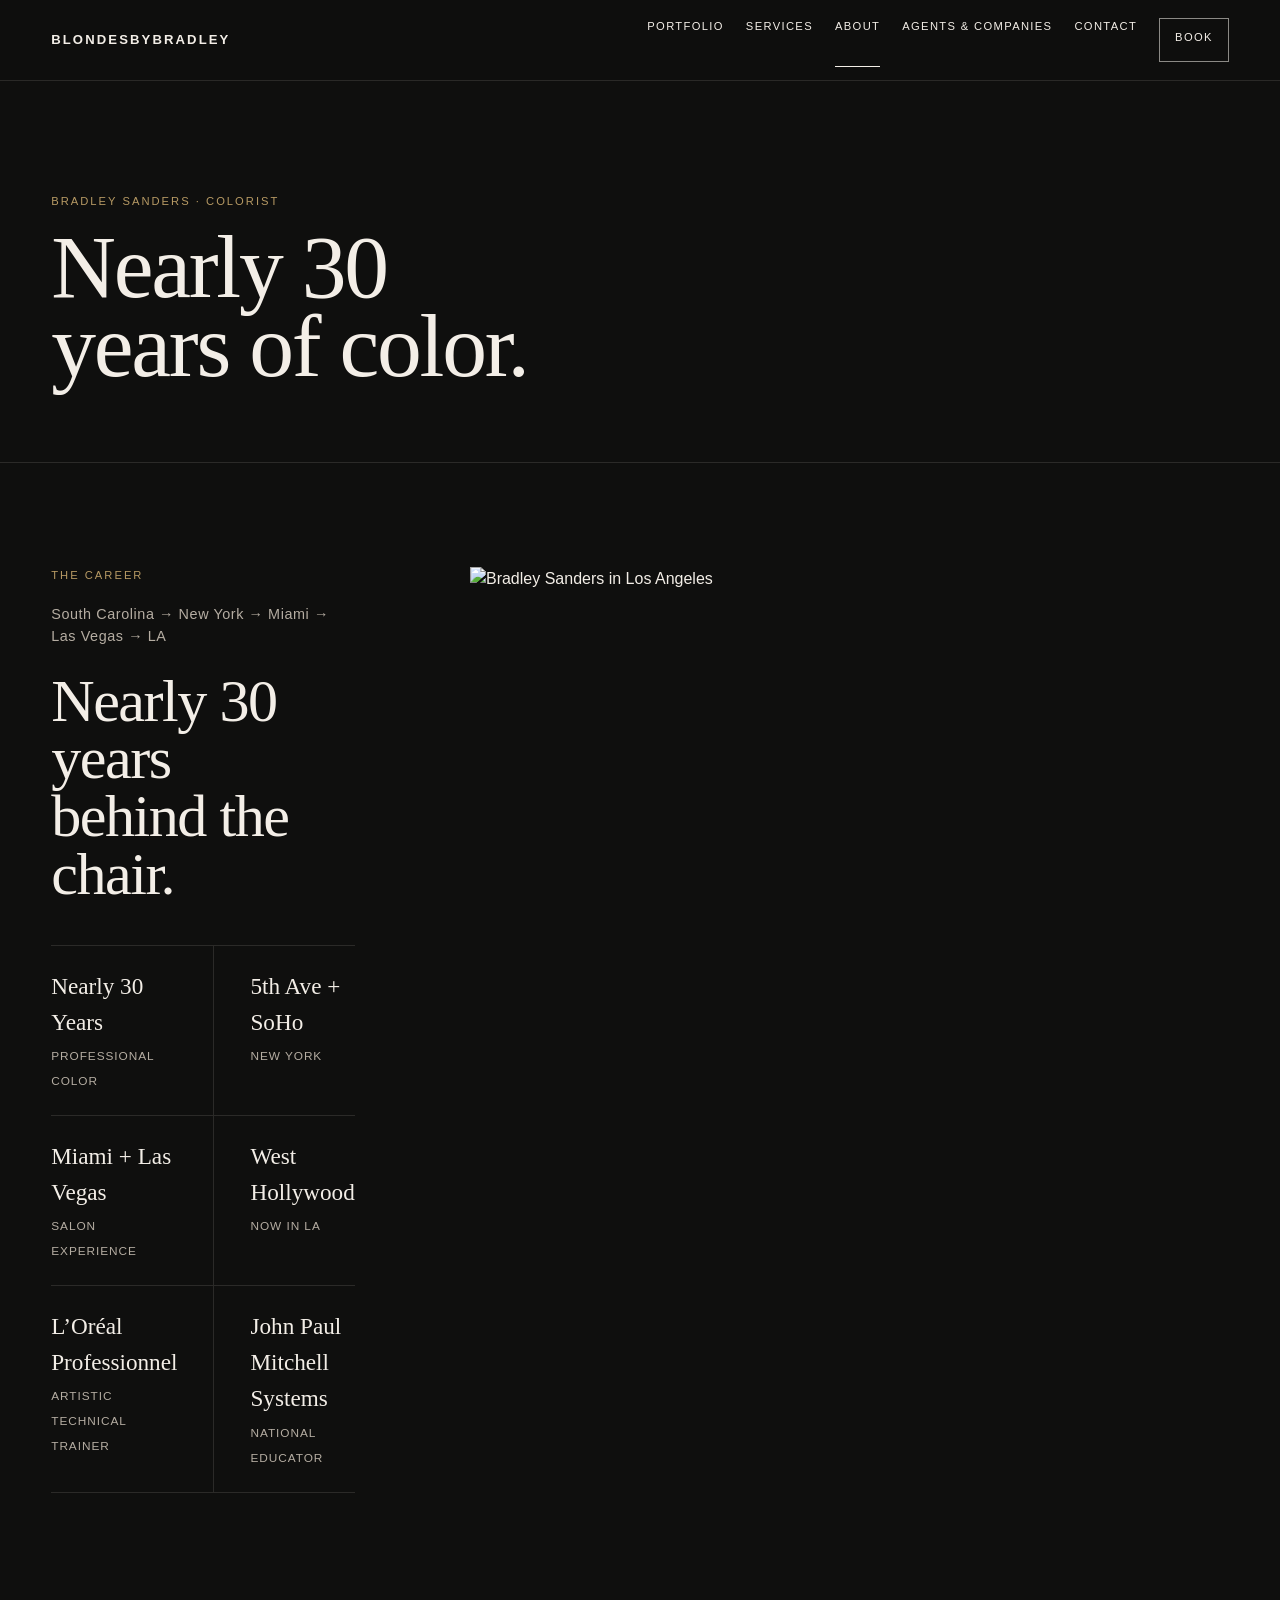
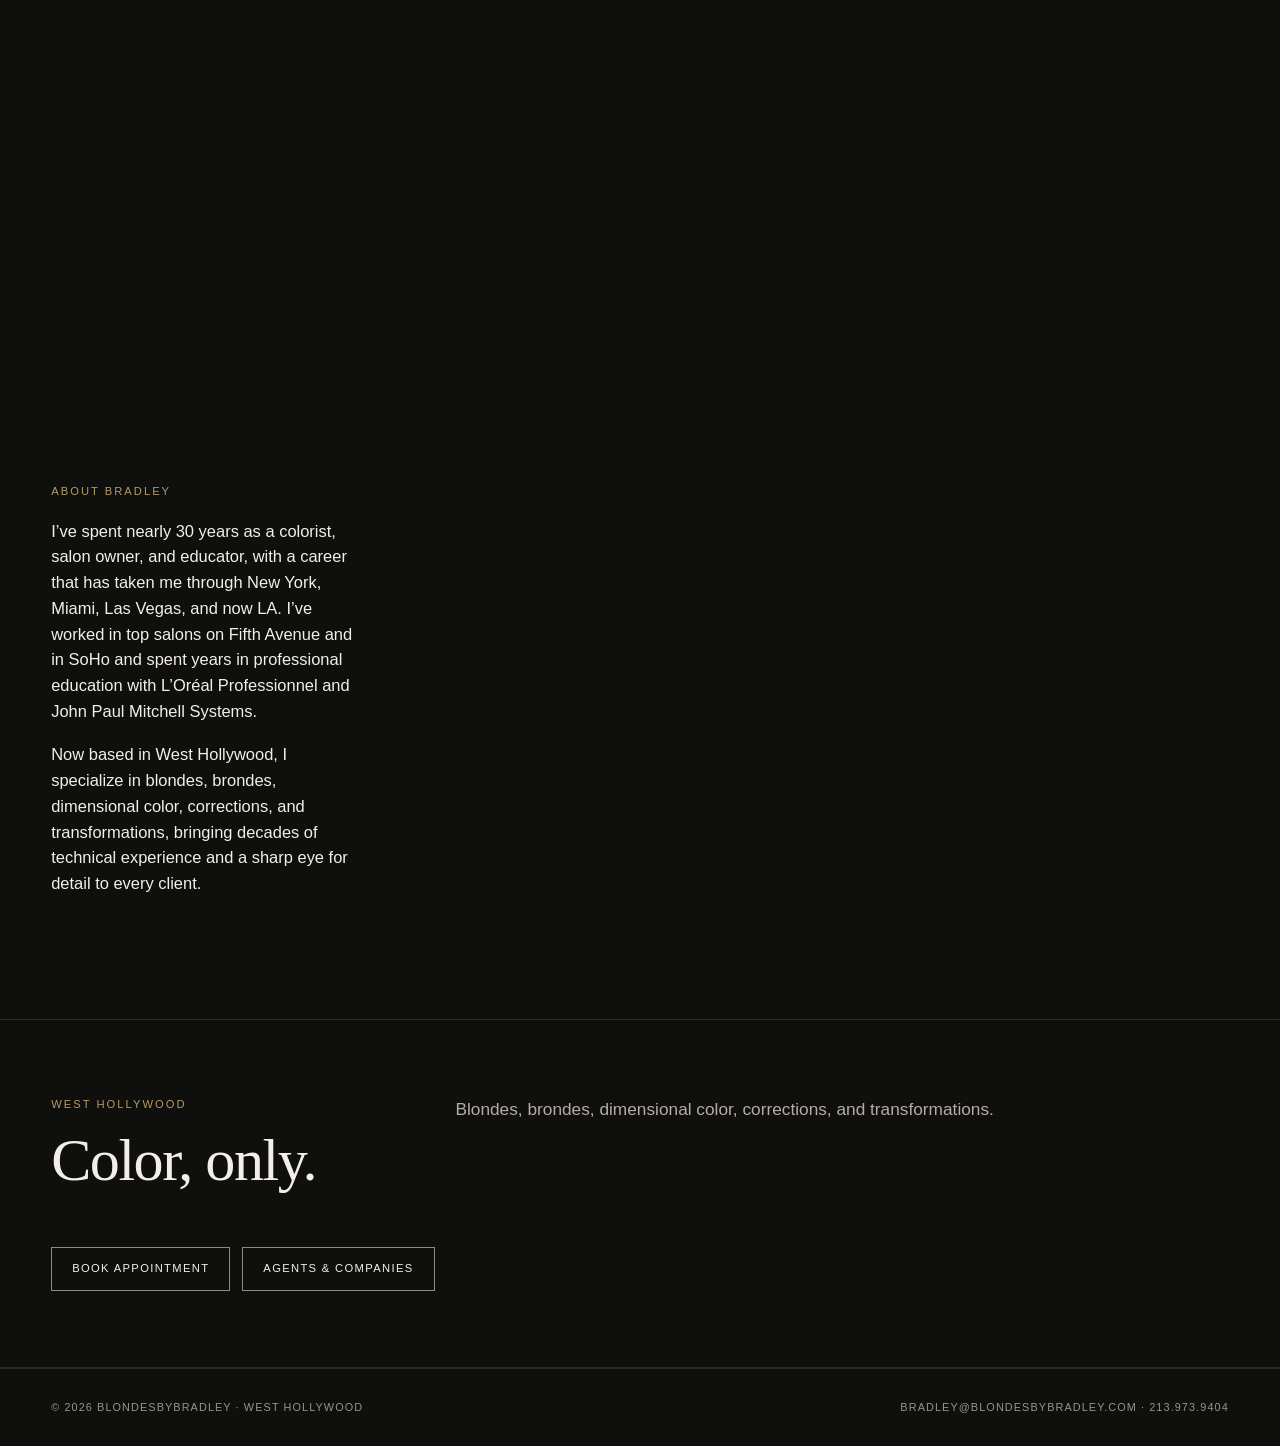
==== about.html @ 2f57b3cc "Publish approved production website pages unchanged" ====
<!doctype html>
<html lang="en">
<head>
<meta charset="utf-8">
<meta name="viewport" content="width=device-width,initial-scale=1">
<meta name="description" content="Meet Bradley Sanders, a West Hollywood colorist with nearly 30 years in professional color, salon ownership and national education.">
<title>About Bradley Sanders | West Hollywood Hair Colorist</title>

<link rel="canonical" href="https://blondesbybradley.com/about.html">
<meta property="og:type" content="website">
<meta property="og:site_name" content="BlondesByBradley">
<meta property="og:title" content="About Bradley Sanders | West Hollywood Hair Colorist">
<meta property="og:description" content="Meet Bradley Sanders, a West Hollywood colorist with nearly 30 years in professional color, salon ownership and national education.">
<meta property="og:url" content="https://blondesbybradley.com/about.html">
<meta property="og:image" content="https://blondesbybradley.com/assets/home_hero.webp">
<meta name="twitter:card" content="summary_large_image">
<meta name="theme-color" content="#0f0f0e">
<link rel="icon" href="favicon.svg" type="image/svg+xml">
<link rel="manifest" href="site.webmanifest">
<link rel="stylesheet" href="styles.css">
</head>
<body>

<header class="nav">
  <a class="brand" href="index.html">BLONDESBYBRADLEY</a>
  <button class="mobile-toggle" aria-label="Menu" aria-expanded="false">☰</button>
  <nav class="navlinks">
    <a href="portfolio.html">Portfolio</a>
    <a href="services.html">Services</a>
    <a href="about.html" class="active">About</a>
    <a href="agents.html">Agents & Companies</a>
    <a href="contact.html">Contact</a>
    <a class="nav-cta" href="https://www.cutlerwesthollywood.com/" target="_blank" rel="noopener">Book</a>
  </nav>
</header>


<main>
<section class="page-hero"><div class="wrap">
  <div class="eyebrow">Bradley Sanders · Colorist</div>
  <h1>Nearly 30 years of color.</h1>
</div></section>
<section class="section"><div class="wrap about-layout">
  <div>
    <div class="eyebrow">The Career</div><p class="career-path">South Carolina → New York → Miami → Las Vegas → LA</p>
    <h2>Nearly 30 years<br>behind the chair.</h2>
    <div class="fact-grid">
      <div class="fact"><strong>Nearly 30 Years</strong><span>Professional color</span></div>
      <div class="fact"><strong>5th Ave + SoHo</strong><span>New York</span></div>
      <div class="fact"><strong>Miami + Las Vegas</strong><span>Salon experience</span></div>
      <div class="fact"><strong>West Hollywood</strong><span>Now in LA</span></div>
      <div class="fact"><strong>L’Oréal Professionnel</strong><span>Artistic Technical Trainer</span></div>
      <div class="fact"><strong>John Paul Mitchell Systems</strong><span>National Educator</span></div>
    </div>
  </div>
  <div class="about-photo"><img src="assets/about_bradley_balcony.jpg" alt="Bradley Sanders in Los Angeles" width="1206" height="1401" decoding="async" loading="lazy"></div><div class="bio-copy">
    <div class="eyebrow">About Bradley</div>
    <p>I’ve spent nearly 30 years as a colorist, salon owner, and educator, with a career that has taken me through New York, Miami, Las Vegas, and now LA. I’ve worked in top salons on Fifth Avenue and in SoHo and spent years in professional education with L’Oréal Professionnel and John Paul Mitchell Systems.</p>
    <p>Now based in West Hollywood, I specialize in blondes, brondes, dimensional color, corrections, and transformations, bringing decades of technical experience and a sharp eye for detail to every client.</p>
  </div>
</div></section>
<section class="section compact"><div class="wrap">
  <div class="section-head">
    <div><div class="eyebrow">West Hollywood</div><h2>Color, only.</h2></div>
    <p>Blondes, brondes, dimensional color, corrections, and transformations.</p>
  </div>
  <div class="actions"><a class="btn ghost-dark" href="https://www.cutlerwesthollywood.com/" target="_blank" rel="noopener">Book Appointment</a><a class="btn ghost-dark" href="agents.html">Agents & Companies</a></div>
</div></section>
</main>


<footer class="footer">
  <div>© 2026 BlondesByBradley · West Hollywood</div>
  <div><a href="mailto:bradley@blondesbybradley.com">bradley@blondesbybradley.com</a> · <a href="tel:+12139739404">213.973.9404</a></div>
</footer>
<script src="script.js"></script>

</body>
</html>
---- styles.css ----
:root{
  --ink:#f3eee7;
  --charcoal:#0f0f0e;
  --charcoal-2:#171615;
  --charcoal-3:#1d1b19;
  --ivory:#f3eee7;
  --muted:#b5ada2;
  --muted-2:#9b9389;
  --gold:#b79a64;
  --line:rgba(243,238,231,.12);
  --serif:"EB Garamond", Georgia, serif;
  --sans:"Inter", Arial, sans-serif;
}
*{box-sizing:border-box}
html{scroll-behavior:smooth}
body{margin:0;background:var(--charcoal);color:var(--ink);font-family:var(--sans);font-size:16px;line-height:1.56;-webkit-font-smoothing:antialiased}
a{color:inherit;text-decoration:none}
img{display:block;max-width:100%}
button,input,select,textarea{font:inherit}
.wrap{width:min(1180px,92vw);margin:0 auto}
.nav{position:sticky;top:0;z-index:50;display:flex;align-items:center;justify-content:space-between;padding:18px 4vw;border-bottom:1px solid var(--line);background:rgba(15,15,14,.96);backdrop-filter:blur(14px)}
.brand{font-size:.82rem;letter-spacing:.16em;font-weight:700;white-space:nowrap}
.navlinks{display:flex;gap:22px;align-items:center;font-size:.7rem;letter-spacing:.12em;text-transform:uppercase}
.navlinks a{position:relative}
.navlinks a:not(.nav-cta)::after{content:"";position:absolute;left:0;right:100%;bottom:-5px;height:1px;background:var(--ivory);transition:right .25s ease}
.navlinks a:hover::after,.navlinks a.active::after{right:0}
.nav-cta{border:1px solid rgba(243,238,231,.55);padding:10px 15px;transition:.25s ease}
.nav-cta:hover{background:var(--gold);border-color:var(--gold);color:#11110f}
.mobile-toggle{display:none;background:none;border:0;font-size:1.2rem;color:var(--ivory)}
.eyebrow{font-size:.7rem;letter-spacing:.18em;text-transform:uppercase;color:var(--gold);margin:0 0 18px}
h1,h2,h3{font-family:var(--serif);font-weight:500;letter-spacing:-.025em;margin:0}
h1{font-size:clamp(4.1rem,7vw,7rem);line-height:.88}
h2{font-size:clamp(2.7rem,4.7vw,4.8rem);line-height:.96}
h3{font-size:clamp(1.45rem,2vw,2rem);line-height:1.05}
.lead{font-size:clamp(1.02rem,1.35vw,1.18rem);max-width:560px;margin:28px 0 0;color:var(--muted)}
.actions{display:flex;flex-wrap:wrap;gap:12px;margin-top:34px}
.btn{display:inline-flex;align-items:center;justify-content:center;min-height:46px;padding:0 20px;border:1px solid currentColor;font-size:.7rem;letter-spacing:.12em;text-transform:uppercase;transition:.25s ease}
.btn.primary{background:var(--gold);border-color:var(--gold);color:#11110f}
.btn:hover{background:var(--ivory);border-color:var(--ivory);color:#11110f}
.btn.ghost-dark{color:var(--ivory);border-color:rgba(243,238,231,.55)}
.text-link{font-size:.76rem;letter-spacing:.12em;text-transform:uppercase;border-bottom:1px solid currentColor;padding-bottom:4px}
.section{padding:104px 0;border-bottom:1px solid var(--line);background:var(--charcoal)}
.section.compact{padding:76px 0}
.page-hero{padding:112px 0 76px;border-bottom:1px solid var(--line);background:var(--charcoal)}
.page-hero h1{max-width:11ch}
.page-hero .lede{max-width:760px;color:var(--muted)}
.section-head{display:grid;grid-template-columns:.44fr 1fr;gap:64px;align-items:start;margin-bottom:58px}
.section-head p{margin:0;max-width:690px;font-size:1.08rem;color:var(--muted)}
.footer{padding:30px 4vw;display:flex;justify-content:space-between;gap:20px;font-size:.68rem;letter-spacing:.1em;text-transform:uppercase;border-top:1px solid var(--line);background:var(--charcoal);color:var(--muted-2)}

/* HOME */
.home-hero{display:grid;grid-template-columns:minmax(0,.9fr) minmax(0,1.1fr);background:var(--charcoal);color:var(--ivory);min-height:850px}
.home-hero-copy{display:flex;flex-direction:column;justify-content:center;padding:8vw 6vw 8vw 7vw;position:relative;z-index:2}
.home-hero-copy h1{max-width:7.6ch}
.home-hero-copy .lead{max-width:410px;margin-top:36px;position:relative;display:block;z-index:3}
.home-hero-media{display:flex;align-items:stretch;background:var(--charcoal-2);min-width:0}
.home-hero-media img{width:100%;height:100%;object-fit:contain;background:var(--charcoal-2)}
.home-work-intro{max-width:760px;margin-bottom:58px}
.home-work-intro h2{font-size:clamp(2.4rem,4vw,4.2rem)}
.home-work-intro p{color:var(--muted);font-size:1.06rem}
.editorial-gallery{display:grid;grid-template-columns:1.08fr .92fr;gap:22px;align-items:start}
.editorial-column{display:grid;gap:22px}
.editorial-column.offset{padding-top:86px}
.editorial-card{background:var(--charcoal-3);border:1px solid rgba(243,238,231,.06)}
.editorial-card img{width:100%;height:auto;object-fit:contain;background:var(--charcoal-3)}
.editorial-row{display:grid;grid-template-columns:repeat(2,1fr);gap:22px}
.price-grid{display:grid;grid-template-columns:repeat(2,1fr);gap:0;border-top:1px solid var(--line);margin-top:50px}
.price-item{display:flex;justify-content:space-between;gap:28px;padding:20px 0;border-bottom:1px solid var(--line)}
.price-item:nth-child(odd){padding-right:42px;border-right:1px solid var(--line)}
.price-item:nth-child(even){padding-left:42px}
.price-item span:first-child{font-size:.96rem}
.price-item span:last-child{font-size:.9rem;color:var(--muted)}
.home-about{display:grid;grid-template-columns:310px 1fr;gap:90px;align-items:start}
.home-about-image img{width:100%;height:auto;object-fit:contain}
.home-about-copy{max-width:780px}
.home-about-copy p{color:var(--ink)}
.home-about-copy .credentials-line{margin:30px 0 0;padding-top:24px;border-top:1px solid var(--line);font-size:.7rem;letter-spacing:.12em;line-height:1.8;text-transform:uppercase;color:var(--muted)}
.booking-band{text-align:center;padding:90px 0;background:var(--charcoal);color:var(--ivory);border-bottom:1px solid var(--line)}
.booking-band h2{font-size:clamp(2.5rem,4.4vw,4.5rem)}
.booking-band p{color:var(--muted);margin:18px auto 26px;max-width:560px}

/* PORTFOLIO */
.portfolio-grid{display:grid;grid-template-columns:repeat(12,1fr);gap:22px;align-items:start}
.portfolio-card{margin:0;background:var(--charcoal-3);border:1px solid rgba(243,238,231,.06)}
.portfolio-card img{width:100%;height:auto;object-fit:contain;background:var(--charcoal-3)}
.portfolio-card figcaption{padding:10px 2px 0;font-size:.68rem;letter-spacing:.1em;text-transform:uppercase;color:var(--muted)}
.portfolio-card.span4{grid-column:span 4}
.portfolio-card.span5{grid-column:span 5}
.portfolio-card.span6{grid-column:span 6}
.portfolio-card.shift-s{margin-top:70px}
.portfolio-card.shift-m{margin-top:110px}
.portfolio-card.shift-l{margin-top:150px}

/* ABOUT */
.about-layout{display:grid;grid-template-columns:.9fr 1.1fr;gap:9vw;align-items:start}
.bio-copy{max-width:690px}
.bio-copy p{margin:0 0 18px;color:var(--ink);font-size:1.03rem}
.fact-grid{display:grid;grid-template-columns:repeat(2,1fr);border-top:1px solid var(--line);margin-top:42px}
.fact{padding:22px 0;border-bottom:1px solid var(--line)}
.fact:nth-child(odd){padding-right:36px;border-right:1px solid var(--line)}
.fact:nth-child(even){padding-left:36px}
.fact strong{display:block;font-family:var(--serif);font-size:1.45rem;font-weight:500;margin-bottom:3px}
.fact span{font-size:.74rem;letter-spacing:.08em;text-transform:uppercase;color:var(--muted)}

/* SERVICES */
.services-grid{display:grid;grid-template-columns:repeat(2,1fr);gap:0;border-top:1px solid var(--line)}
.service{padding:36px 0;border-bottom:1px solid var(--line)}
.service:nth-child(odd){padding-right:50px;border-right:1px solid var(--line)}
.service:nth-child(even){padding-left:50px}
.service p{margin:13px 0 0;color:var(--muted);max-width:470px}
.service-price{display:block;margin-top:14px;font-size:.72rem;letter-spacing:.1em;text-transform:uppercase;color:var(--ink)}
.note{font-size:.82rem;color:var(--muted);margin-top:34px;max-width:760px}
.booking-box{display:grid;grid-template-columns:1fr 1fr;gap:70px;align-items:center}
.booking-box .contact-links{margin-top:0}

/* AGENTS */
.agent-hero{display:grid;grid-template-columns:.92fr 1.08fr;background:var(--charcoal);color:var(--ivory)}
.agent-copy{padding:100px 7vw;display:flex;justify-content:center;flex-direction:column}
.agent-copy .lead{color:var(--muted)}
.agent-media{display:flex;background:var(--charcoal-2)}
.agent-media img{width:100%;height:100%;object-fit:contain;background:var(--charcoal-2)}
.credentials{display:grid;grid-template-columns:repeat(2,1fr);border-top:1px solid var(--line)}
.cred{padding:20px 0;border-bottom:1px solid var(--line)}
.cred:nth-child(odd){padding-right:40px;border-right:1px solid var(--line)}
.cred:nth-child(even){padding-left:40px}
.cred strong{display:block;font-family:var(--serif);font-size:1.35rem;font-weight:500;margin-bottom:4px}
.cred span{color:var(--muted);font-size:.82rem}
.form-grid{display:grid;grid-template-columns:repeat(2,1fr);gap:22px}
.field{display:flex;flex-direction:column;gap:8px}
.field.full{grid-column:1/-1}
label{font-size:.68rem;letter-spacing:.13em;text-transform:uppercase;color:var(--muted)}
input,select,textarea{width:100%;border:0;border-bottom:1px solid var(--line);background:transparent;padding:12px 2px;border-radius:0;outline:none;color:var(--ink)}
textarea{min-height:135px;resize:vertical}
input:focus,select:focus,textarea:focus{border-bottom-color:var(--ivory)}

/* CONTACT */
.contact-grid{display:grid;grid-template-columns:1fr 1fr;gap:9vw}
.contact-links{display:grid;border-top:1px solid var(--line)}
.contact-links a{display:flex;justify-content:space-between;gap:20px;padding:20px 0;border-bottom:1px solid var(--line);font-size:.82rem;letter-spacing:.08em;text-transform:uppercase}
.contact-links a span:last-child{color:var(--muted);text-transform:none;letter-spacing:0;text-align:right}

@media(max-width:900px){
  .navlinks{display:none;position:absolute;top:66px;left:0;right:0;padding:24px 4vw;background:rgba(15,15,14,.98);border-bottom:1px solid var(--line);flex-direction:column;align-items:flex-start}.navlinks.open{display:flex}.mobile-toggle{display:block}
  .home-hero,.agent-hero{grid-template-columns:1fr;min-height:auto}.home-hero-copy{padding:92px 6vw 68px}.home-hero-media img,.agent-media img{height:auto}
  .section{padding:78px 0}.section-head,.about-layout,.contact-grid,.booking-box{grid-template-columns:1fr;gap:32px}.section-head{margin-bottom:42px}
  .editorial-gallery{grid-template-columns:1fr}.editorial-column.offset{padding-top:0}.editorial-row{grid-template-columns:1fr}
  .price-grid,.services-grid,.credentials,.fact-grid{grid-template-columns:1fr}
  .price-item:nth-child(n),.service:nth-child(n),.cred:nth-child(n),.fact:nth-child(n){padding-left:0;padding-right:0;border-right:0}
  .home-about{grid-template-columns:1fr;gap:36px}.home-about-image{max-width:310px}
  .portfolio-grid{grid-template-columns:1fr}.portfolio-card:nth-child(n){grid-column:auto;margin-top:0}
  .form-grid{grid-template-columns:1fr}.field.full{grid-column:auto}.agent-copy{padding:90px 6vw 65px}
}
@media(max-width:560px){
  h1{font-size:3.7rem}.page-hero h1{font-size:3.9rem}.nav{padding:17px 5vw}.section{padding:62px 0}.wrap{width:min(90vw,1180px)}
  .footer{flex-direction:column}.home-hero-copy{padding-top:78px}.contact-links a{flex-direction:column;gap:4px}.contact-links a span:last-child{text-align:left}
}

.portfolio-card.center-last{grid-column:5/9;margin-top:70px}
@media(max-width:900px){.portfolio-card.center-last{grid-column:auto;margin-top:0}}





/* AGENTS WORK STRIP - EQUAL SIZE */
.agents-work-grid{
  display:grid;
  grid-template-columns:repeat(3,1fr);
  gap:24px;
  align-items:start;
}
.agents-work-grid figure{margin:0}
.agents-work-frame{
  width:100%;
  aspect-ratio:4 / 5;
  background:var(--charcoal-3);
  display:flex;
  align-items:center;
  justify-content:center;
  overflow:hidden;
}
.agents-work-frame img{
  width:100%;
  height:100%;
  object-fit:contain;
  display:block;
}
.agents-work-grid figcaption{
  padding-top:10px;
  font-size:.68rem;
  letter-spacing:.1em;
  text-transform:uppercase;
  color:var(--muted);
}

/* PORTFOLIO IMPACT V5 */
.portfolio-impact{padding-top:28px}
.impact-row{
  display:grid;
  gap:28px;
  align-items:start;
  margin-bottom:96px;
}
.impact-7-5{grid-template-columns:1.4fr 1fr}
.impact-5-7{grid-template-columns:1fr 1.4fr}
.impact-6-6{grid-template-columns:1fr 1fr}
.impact-card{margin:0;min-width:0}
.impact-card img{
  width:100%;
  height:auto;
  object-fit:contain;
  background:var(--charcoal-3);
  display:block;
}
.impact-card figcaption{
  padding-top:10px;
  font-size:.68rem;
  letter-spacing:.1em;
  text-transform:uppercase;
  color:var(--muted);
}
.impact-drop{margin-top:72px}
.impact-drop-sm{margin-top:42px}

@media(max-width:900px){
  .agents-work-grid{grid-template-columns:1fr;gap:36px}
  .impact-row,
  .impact-7-5,
  .impact-5-7,
  .impact-6-6{
    grid-template-columns:1fr;
    gap:36px;
    margin-bottom:58px;
  }
  .impact-drop,.impact-drop-sm{margin-top:0}
}

.location-line{margin-top:10px;font-size:.78rem;letter-spacing:.04em;color:var(--muted)}
.career-path{margin:8px 0 24px;color:var(--muted);font-size:.9rem;letter-spacing:.04em}
.bronde-final{grid-column:2/12;margin-top:70px}
@media(max-width:900px){.bronde-final{grid-column:auto;margin-top:0}}

/* FINAL OVERLAP SAFETY */
.about-layout h2{max-width:100%;overflow-wrap:anywhere}
#agents-profile .section-head,
.agents-profile .section-head,
.agents-projects .section-head{grid-template-columns:1fr 1fr}
.section-head h2{max-width:100%}
.agent-copy,.section-head>div,.section-head>p{min-width:0}

/* LAUNCH POLISH */
:focus-visible{outline:2px solid var(--gold);outline-offset:4px}
.navlinks a,.mobile-toggle,.btn{min-height:44px}
.form-note{font-size:.75rem;color:var(--muted);margin:10px 0 0}
@media (prefers-reduced-motion:reduce){
  *{scroll-behavior:auto!important;transition:none!important;animation:none!important}
}
@media(max-width:560px){
  .home-hero-copy h1{font-size:3.25rem;line-height:.94;max-width:100%}
  .page-hero h1{font-size:3.4rem;line-height:.96}
  .btn{width:100%;min-height:48px}
  .actions{width:100%}
  .agents-work-frame{aspect-ratio:auto}
  .agents-work-frame img{height:auto}
}
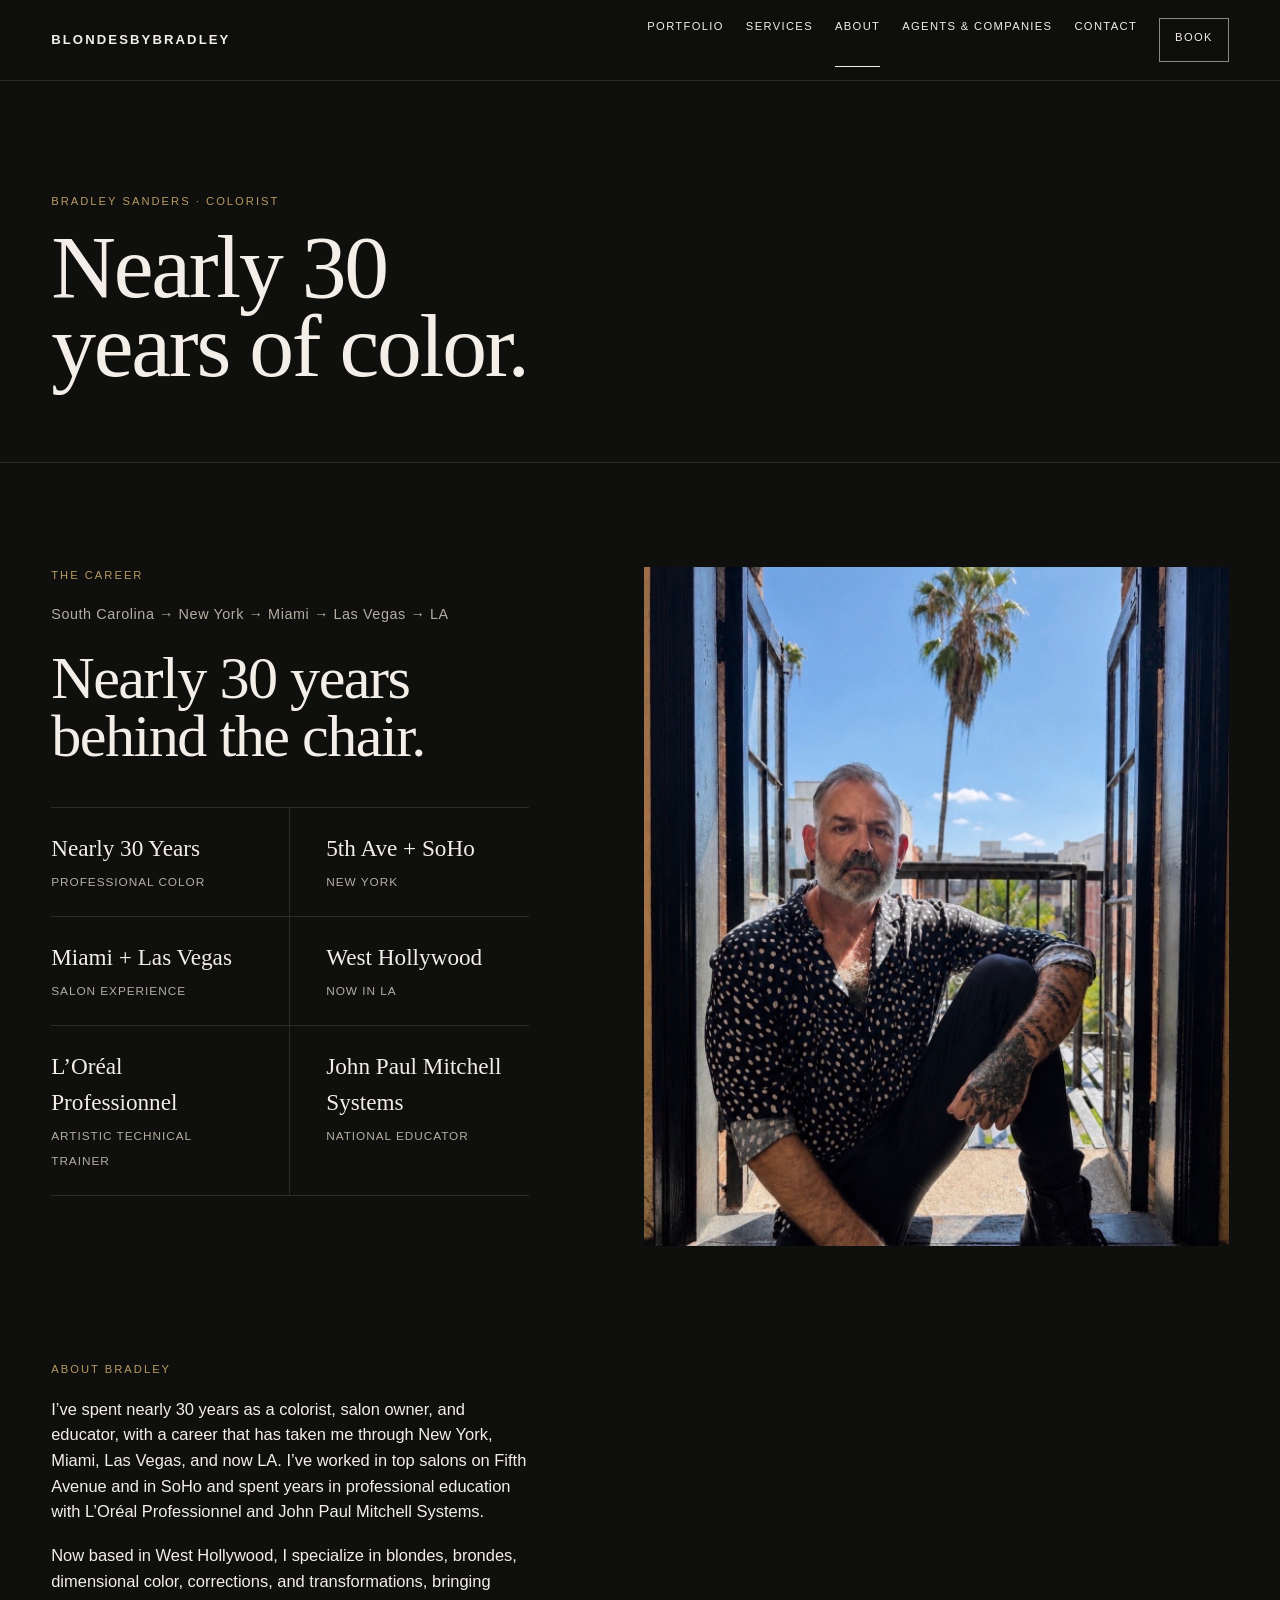
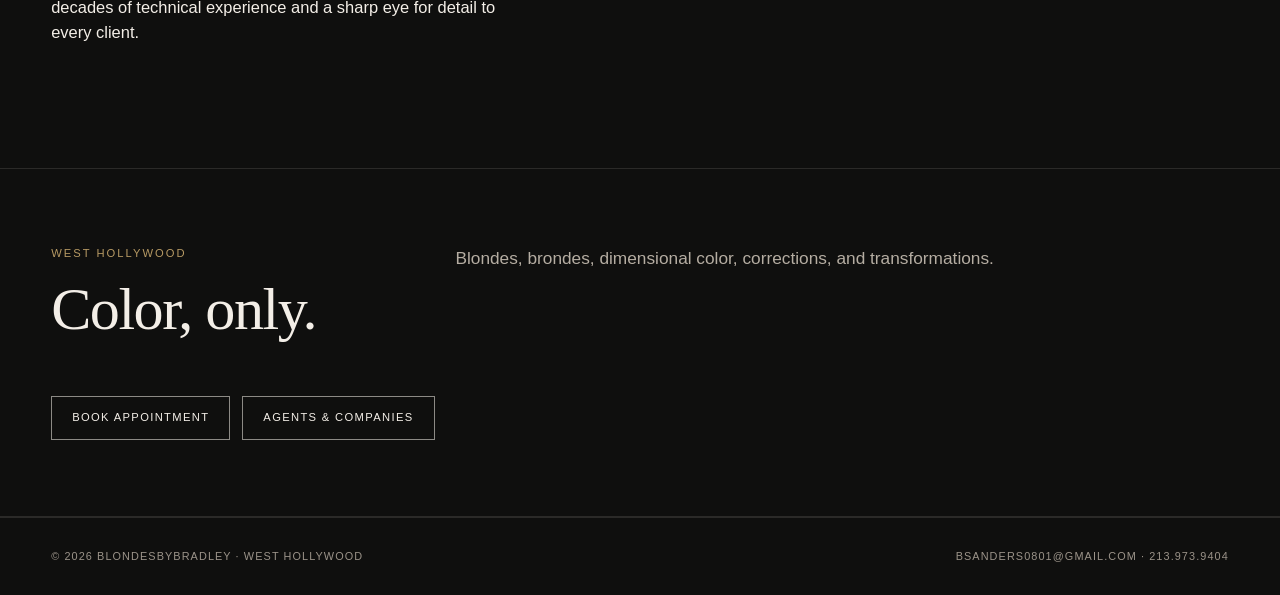
==== commit 7acb5099: "Temporarily route inquiries to working Gmail during Workspace recovery" ====
--- a/about.html
+++ b/about.html
@@ -71,7 +71,7 @@
 
 <footer class="footer">
   <div>© 2026 BlondesByBradley · West Hollywood</div>
-  <div><a href="mailto:bradley@blondesbybradley.com">bradley@blondesbybradley.com</a> · <a href="tel:+12139739404">213.973.9404</a></div>
+  <div><a href="mailto:BSanders0801@gmail.com">BSanders0801@gmail.com</a> · <a href="tel:+12139739404">213.973.9404</a></div>
 </footer>
 <script src="script.js"></script>
 
--- a/styles.css
+++ b/styles.css
@@ -264,3 +264,10 @@
   .agents-work-frame{aspect-ratio:auto}
   .agents-work-frame img{height:auto}
 }
+
+/* Preserve source proportions when gallery and About photos scale down. */
+.pw img,
+.about-photo img{
+  height:auto;
+  object-fit:contain;
+}
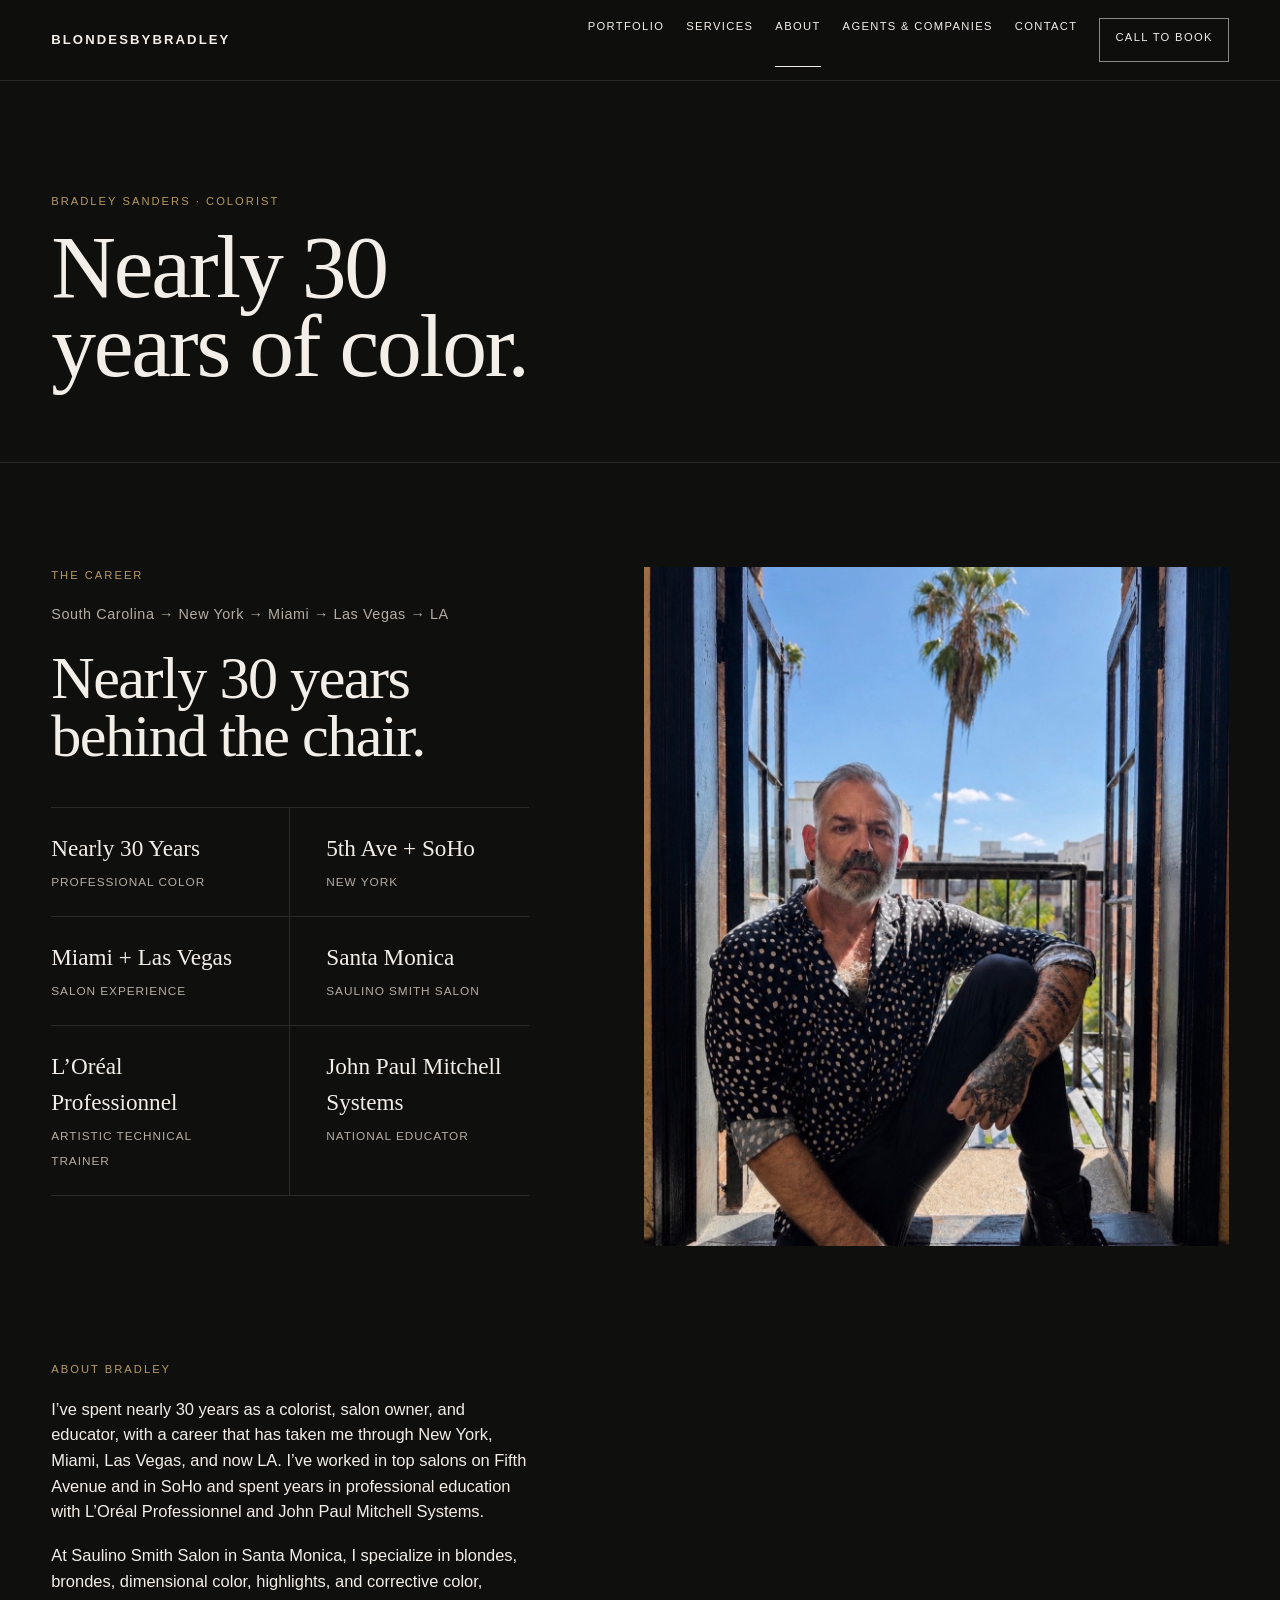
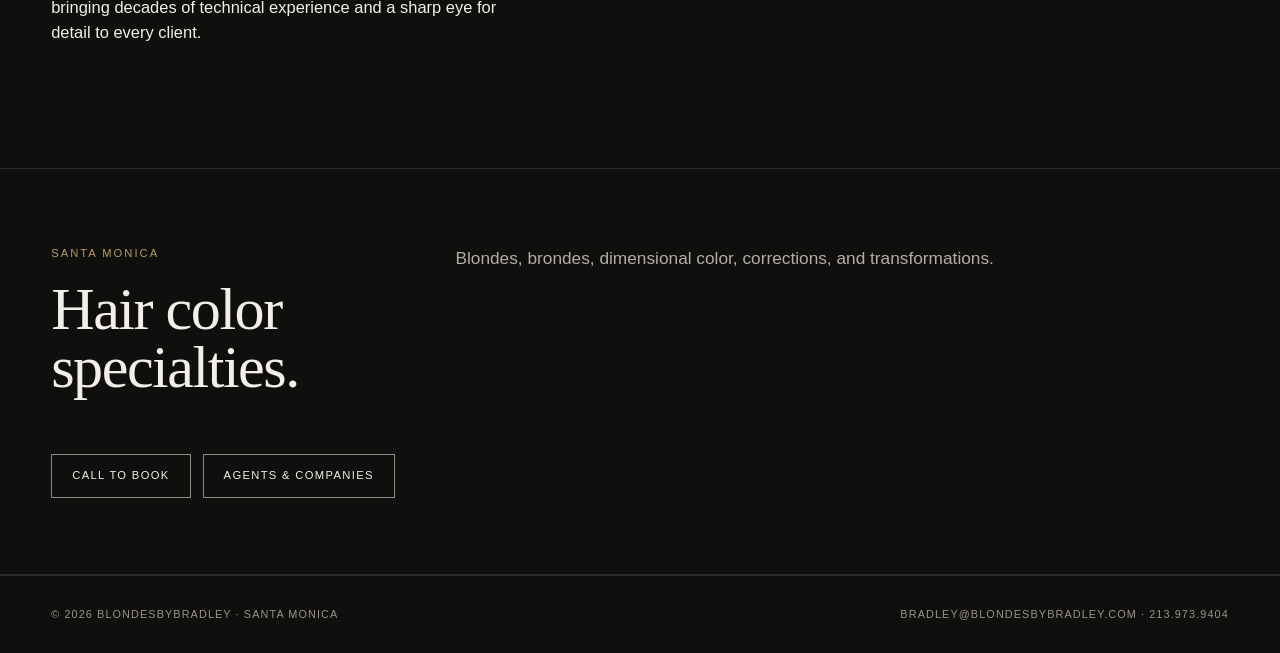
==== commit 0eab14be: "Move salon bookings and service menu to Saulino Smith in Santa Monica" ====
--- a/about.html
+++ b/about.html
@@ -3,14 +3,14 @@
 <head>
 <meta charset="utf-8">
 <meta name="viewport" content="width=device-width,initial-scale=1">
-<meta name="description" content="Meet Bradley Sanders, a West Hollywood colorist with nearly 30 years in professional color, salon ownership and national education.">
-<title>About Bradley Sanders | West Hollywood Hair Colorist</title>
+<meta name="description" content="Meet Bradley Sanders, a Santa Monica colorist with nearly 30 years in professional color, salon ownership and national education.">
+<title>About Bradley Sanders | Santa Monica Hair Colorist</title>
 
 <link rel="canonical" href="https://blondesbybradley.com/about.html">
 <meta property="og:type" content="website">
 <meta property="og:site_name" content="BlondesByBradley">
-<meta property="og:title" content="About Bradley Sanders | West Hollywood Hair Colorist">
-<meta property="og:description" content="Meet Bradley Sanders, a West Hollywood colorist with nearly 30 years in professional color, salon ownership and national education.">
+<meta property="og:title" content="About Bradley Sanders | Santa Monica Hair Colorist">
+<meta property="og:description" content="Meet Bradley Sanders, a Santa Monica colorist with nearly 30 years in professional color, salon ownership and national education.">
 <meta property="og:url" content="https://blondesbybradley.com/about.html">
 <meta property="og:image" content="https://blondesbybradley.com/assets/home_hero.webp">
 <meta name="twitter:card" content="summary_large_image">
@@ -30,7 +30,7 @@
     <a href="about.html" class="active">About</a>
     <a href="agents.html">Agents & Companies</a>
     <a href="contact.html">Contact</a>
-    <a class="nav-cta" href="https://www.cutlerwesthollywood.com/" target="_blank" rel="noopener">Book</a>
+    <a class="nav-cta" href="tel:+14244333354">Call to Book</a>
   </nav>
 </header>
 
@@ -48,7 +48,7 @@
       <div class="fact"><strong>Nearly 30 Years</strong><span>Professional color</span></div>
       <div class="fact"><strong>5th Ave + SoHo</strong><span>New York</span></div>
       <div class="fact"><strong>Miami + Las Vegas</strong><span>Salon experience</span></div>
-      <div class="fact"><strong>West Hollywood</strong><span>Now in LA</span></div>
+      <div class="fact"><strong>Santa Monica</strong><span>Saulino Smith Salon</span></div>
       <div class="fact"><strong>L’Oréal Professionnel</strong><span>Artistic Technical Trainer</span></div>
       <div class="fact"><strong>John Paul Mitchell Systems</strong><span>National Educator</span></div>
     </div>
@@ -56,22 +56,22 @@
   <div class="about-photo"><img src="assets/about_bradley_balcony.jpg" alt="Bradley Sanders in Los Angeles" width="1206" height="1401" decoding="async" loading="lazy"></div><div class="bio-copy">
     <div class="eyebrow">About Bradley</div>
     <p>I’ve spent nearly 30 years as a colorist, salon owner, and educator, with a career that has taken me through New York, Miami, Las Vegas, and now LA. I’ve worked in top salons on Fifth Avenue and in SoHo and spent years in professional education with L’Oréal Professionnel and John Paul Mitchell Systems.</p>
-    <p>Now based in West Hollywood, I specialize in blondes, brondes, dimensional color, corrections, and transformations, bringing decades of technical experience and a sharp eye for detail to every client.</p>
+    <p>At Saulino Smith Salon in Santa Monica, I specialize in blondes, brondes, dimensional color, highlights, and corrective color, bringing decades of technical experience and a sharp eye for detail to every client.</p>
   </div>
 </div></section>
 <section class="section compact"><div class="wrap">
   <div class="section-head">
-    <div><div class="eyebrow">West Hollywood</div><h2>Color, only.</h2></div>
+    <div><div class="eyebrow">Santa Monica</div><h2>Hair color specialties.</h2></div>
     <p>Blondes, brondes, dimensional color, corrections, and transformations.</p>
   </div>
-  <div class="actions"><a class="btn ghost-dark" href="https://www.cutlerwesthollywood.com/" target="_blank" rel="noopener">Book Appointment</a><a class="btn ghost-dark" href="agents.html">Agents & Companies</a></div>
+  <div class="actions"><a class="btn ghost-dark" href="tel:+14244333354">Call to Book</a><a class="btn ghost-dark" href="agents.html">Agents & Companies</a></div>
 </div></section>
 </main>
 
 
 <footer class="footer">
-  <div>© 2026 BlondesByBradley · West Hollywood</div>
-  <div><a href="mailto:BSanders0801@gmail.com">BSanders0801@gmail.com</a> · <a href="tel:+12139739404">213.973.9404</a></div>
+  <div>© 2026 BlondesByBradley · Santa Monica</div>
+  <div><a href="mailto:bradley@blondesbybradley.com">bradley@blondesbybradley.com</a> · <a href="tel:+12139739404">213.973.9404</a></div>
 </footer>
 <script src="script.js"></script>
 
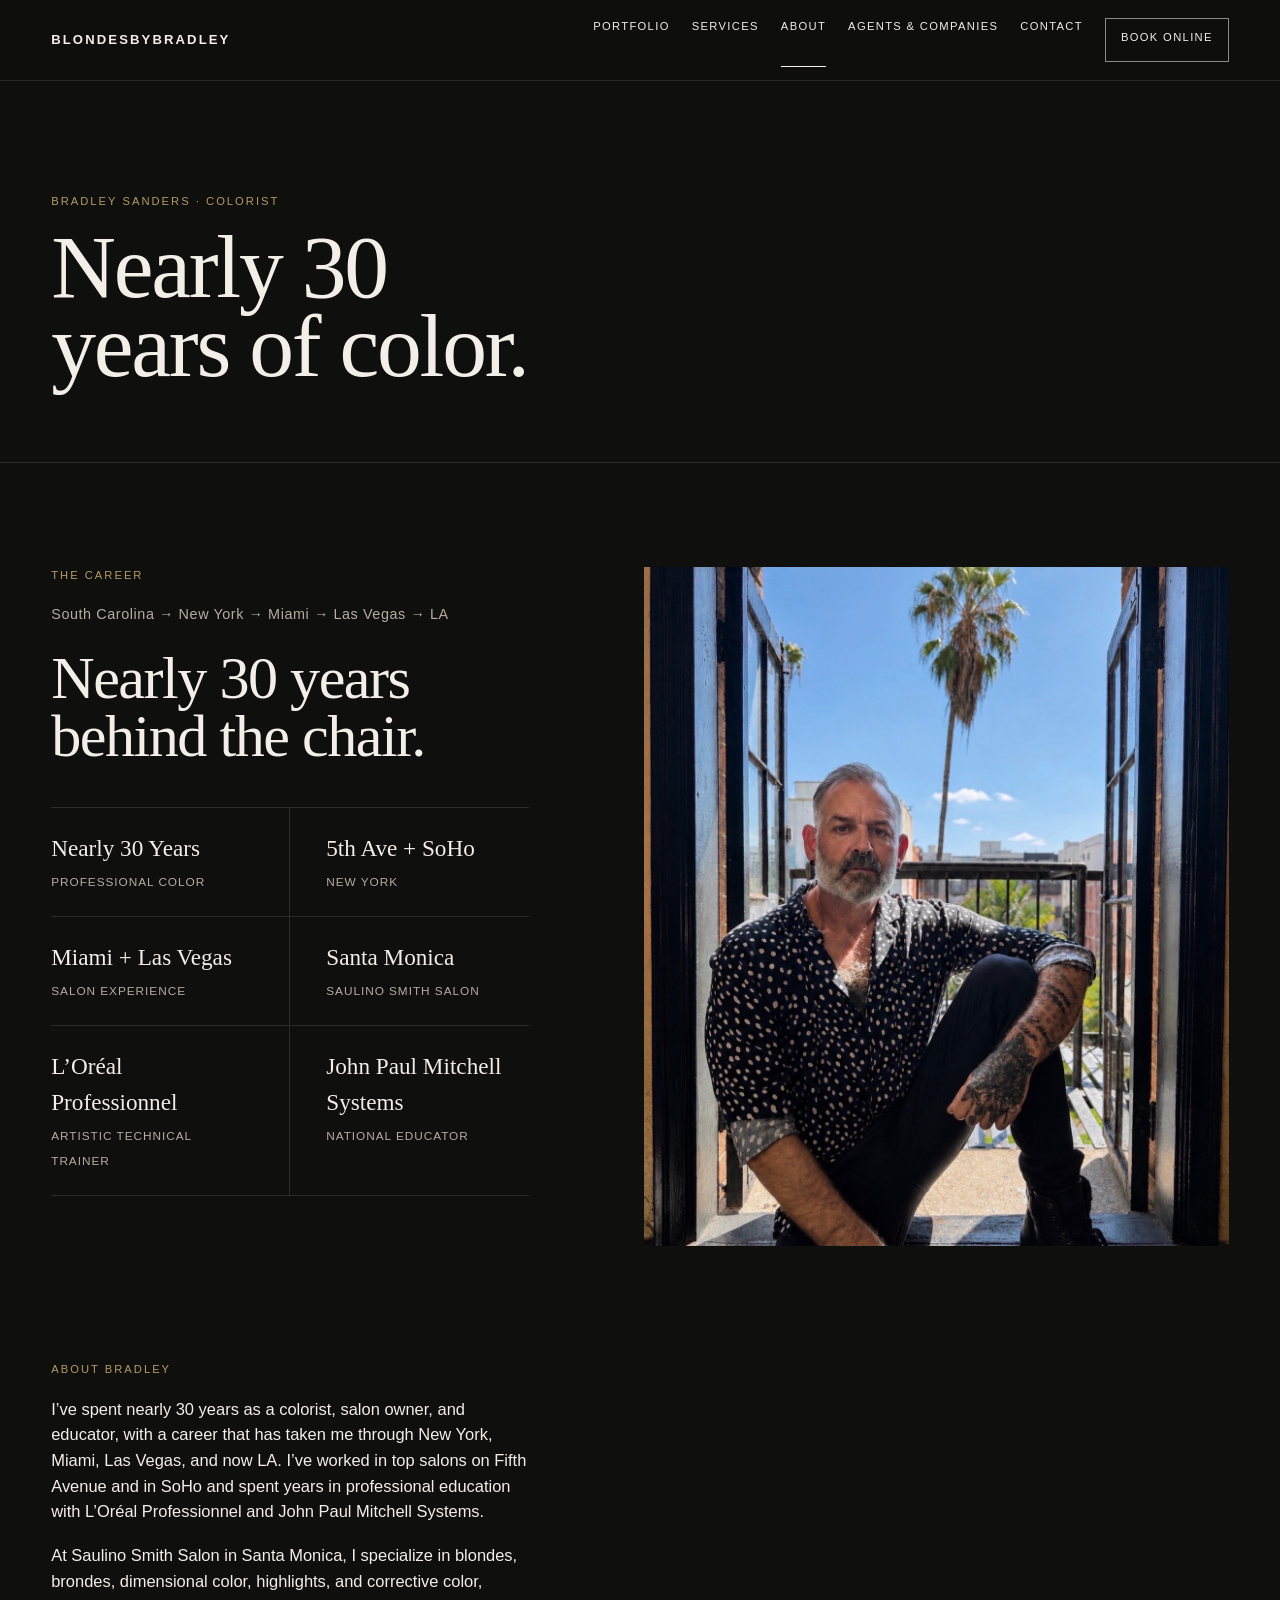
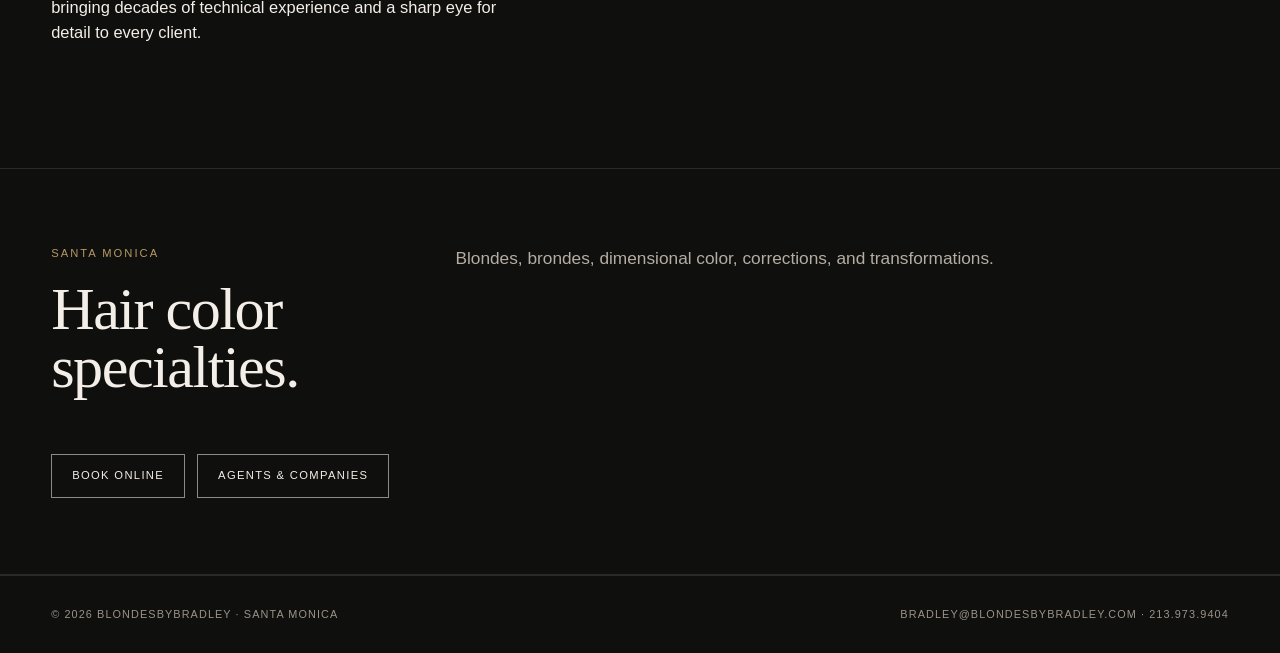
==== commit 13efa25a: "Make online Mangomint booking primary call to action" ====
--- a/about.html
+++ b/about.html
@@ -30,7 +30,7 @@
     <a href="about.html" class="active">About</a>
     <a href="agents.html">Agents & Companies</a>
     <a href="contact.html">Contact</a>
-    <a class="nav-cta" href="tel:+14244333354">Call to Book</a>
+    <a class="nav-cta" href="https://booking.mangomint.com/728302" target="_blank" rel="noopener">Book Online</a>
   </nav>
 </header>
 
@@ -64,7 +64,7 @@
     <div><div class="eyebrow">Santa Monica</div><h2>Hair color specialties.</h2></div>
     <p>Blondes, brondes, dimensional color, corrections, and transformations.</p>
   </div>
-  <div class="actions"><a class="btn ghost-dark" href="tel:+14244333354">Call to Book</a><a class="btn ghost-dark" href="agents.html">Agents & Companies</a></div>
+  <div class="actions"><a class="btn ghost-dark" href="https://booking.mangomint.com/728302" target="_blank" rel="noopener">Book Online</a><a class="btn ghost-dark" href="agents.html">Agents & Companies</a></div>
 </div></section>
 </main>
 
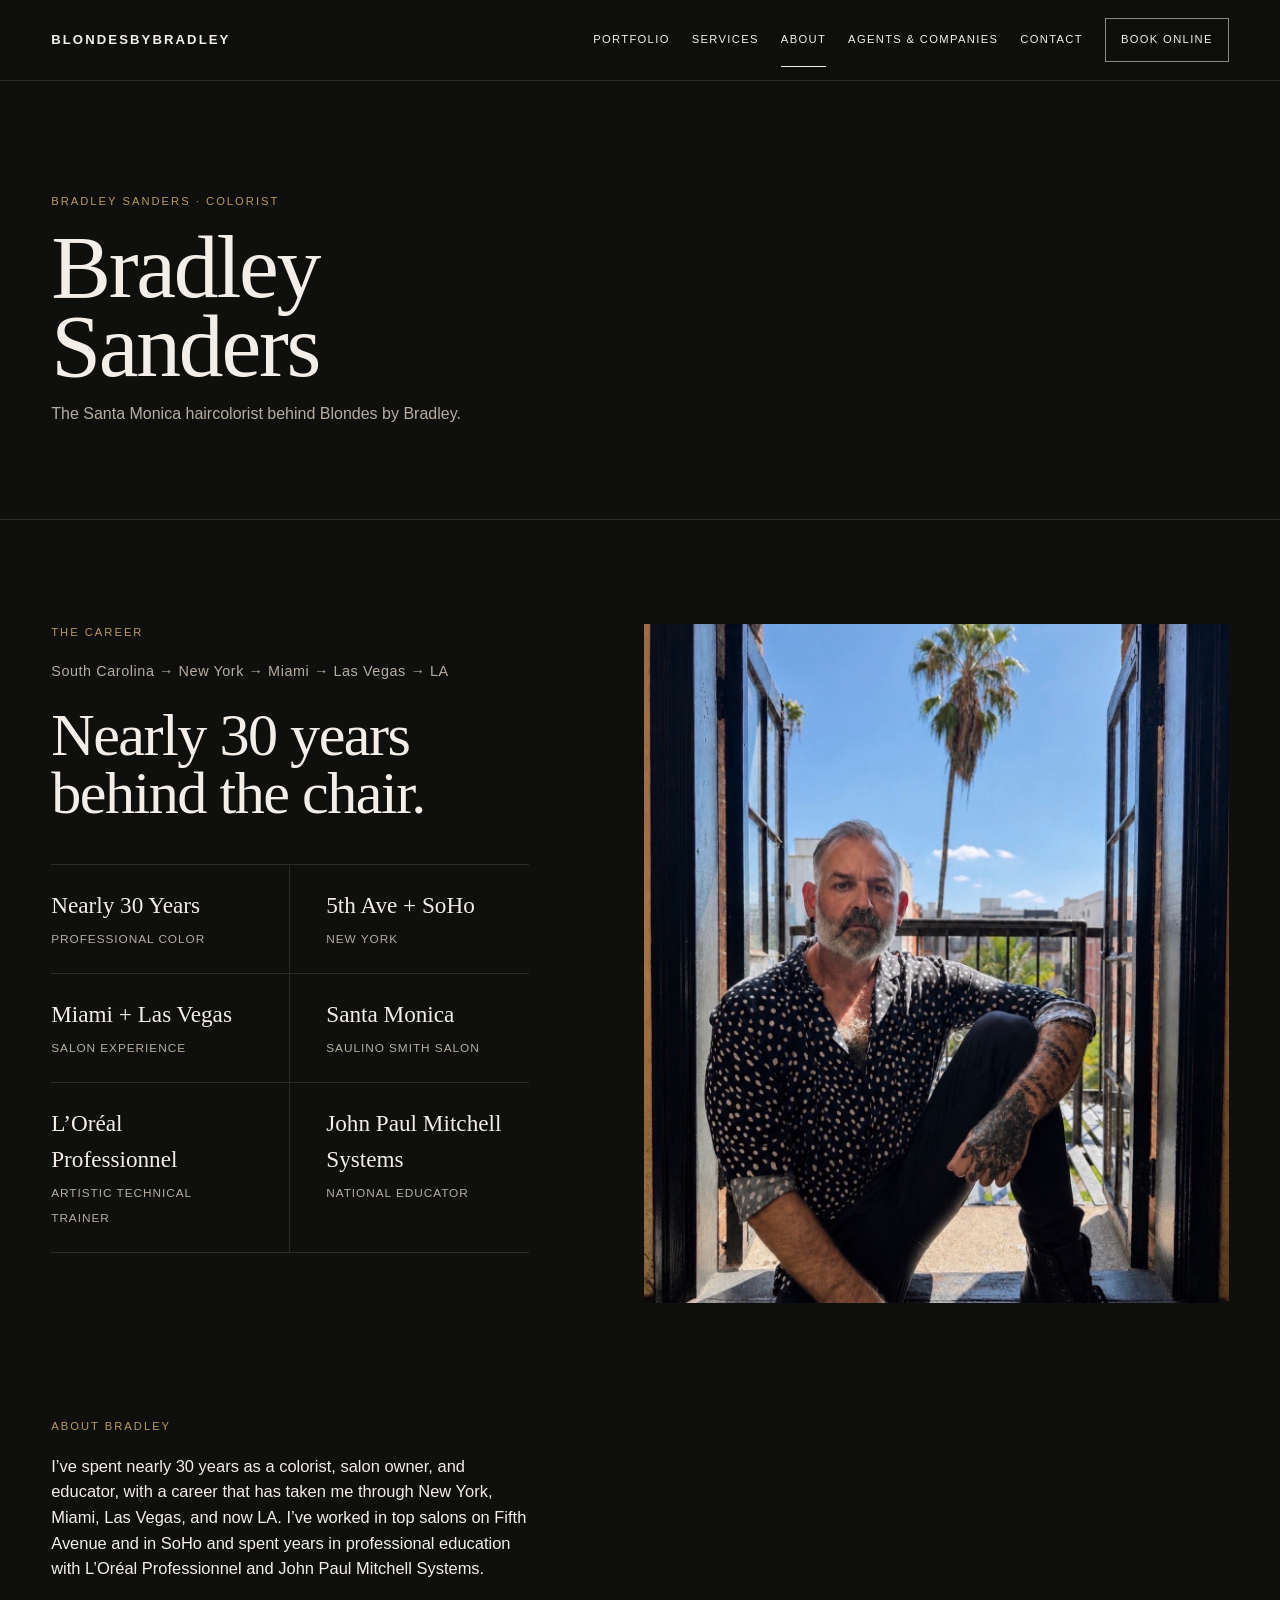
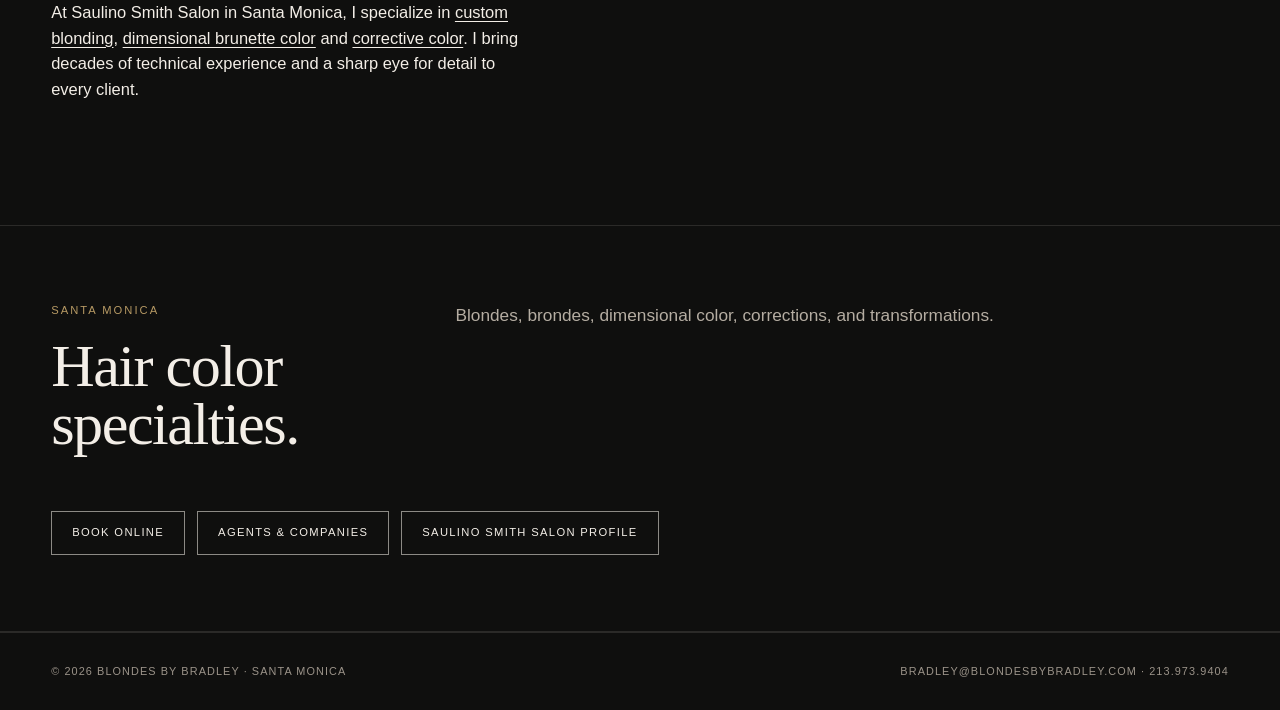
==== commit ab31c8b9: "Launch six Santa Monica hair color service pages and SEO updates" ====
--- a/about.html
+++ b/about.html
@@ -3,31 +3,37 @@
 <head>
 <meta charset="utf-8">
 <meta name="viewport" content="width=device-width,initial-scale=1">
-<meta name="description" content="Meet Bradley Sanders, a Santa Monica colorist with nearly 30 years in professional color, salon ownership and national education.">
-<title>About Bradley Sanders | Santa Monica Hair Colorist</title>
-
+<meta name="description" content="Meet Bradley Sanders, the colorist behind Blondes by Bradley at Saulino Smith Salon in Santa Monica, with nearly 30 years in professional color.">
+<title>Bradley Sanders, Santa Monica Haircolorist | Blondes by Bradley</title>
 <link rel="canonical" href="https://blondesbybradley.com/about.html">
 <meta property="og:type" content="website">
-<meta property="og:site_name" content="BlondesByBradley">
-<meta property="og:title" content="About Bradley Sanders | Santa Monica Hair Colorist">
-<meta property="og:description" content="Meet Bradley Sanders, a Santa Monica colorist with nearly 30 years in professional color, salon ownership and national education.">
+<meta property="og:site_name" content="Blondes by Bradley">
+<meta property="og:title" content="Bradley Sanders, Santa Monica Haircolorist | Blondes by Bradley">
+<meta property="og:description" content="Meet Bradley Sanders, the colorist behind Blondes by Bradley at Saulino Smith Salon in Santa Monica, with nearly 30 years in professional color.">
 <meta property="og:url" content="https://blondesbybradley.com/about.html">
-<meta property="og:image" content="https://blondesbybradley.com/assets/home_hero.webp">
+<meta property="og:image" content="https://blondesbybradley.com/assets/about_bradley_balcony.jpg">
+<meta property="og:image:alt" content="Portrait of Bradley Sanders on a balcony in Los Angeles">
 <meta name="twitter:card" content="summary_large_image">
 <meta name="theme-color" content="#0f0f0e">
 <link rel="icon" href="favicon.svg" type="image/svg+xml">
 <link rel="manifest" href="site.webmanifest">
 <link rel="stylesheet" href="styles.css">
+<noscript><style>@media(max-width:900px){.nav{flex-wrap:wrap;position:static}.mobile-toggle{display:none}.navlinks{display:flex;position:static;flex:0 0 100%;flex-direction:row;flex-wrap:wrap;max-height:none;gap:0 16px;padding:0;overflow:visible}}</style></noscript>
+<script type="application/ld+json">{"@context":"https://schema.org","@graph":[{"@type":"AboutPage","@id":"https://blondesbybradley.com/about.html#webpage","url":"https://blondesbybradley.com/about.html","name":"Bradley Sanders, Santa Monica Haircolorist | Blondes by Bradley","isPartOf":{"@id":"https://blondesbybradley.com/#website"},"inLanguage":"en-US","description":"Meet Bradley Sanders, the colorist behind Blondes by Bradley at Saulino Smith Salon in Santa Monica, with nearly 30 years in professional color.","mainEntity":{"@id":"https://blondesbybradley.com/#bradley-sanders"}},{"@type":"Person","@id":"https://blondesbybradley.com/#bradley-sanders","name":"Bradley Sanders","url":"https://blondesbybradley.com/about.html","jobTitle":"Haircolorist","image":"https://blondesbybradley.com/assets/bradley-about-approved.jpg","email":"bradley@blondesbybradley.com","telephone":"+1-213-973-9404","workLocation":{"@id":"https://saulinosmithsalon.com/#salon"},"sameAs":["https://saulinosmithsalon.com/bradley-sanders","https://www.instagram.com/blondesbybradley/"]},{"@type":"HairSalon","@id":"https://saulinosmithsalon.com/#salon","name":"Saulino Smith Salon","url":"https://saulinosmithsalon.com/","telephone":"+1-424-433-3354","address":{"@type":"PostalAddress","streetAddress":"1431 Ocean Avenue","addressLocality":"Santa Monica","addressRegion":"CA","postalCode":"90401","addressCountry":"US"}}]}</script>
 </head>
 <body>
 
+<a class="skip-link" href="#main-content">Skip to content</a>
 <header class="nav">
-  <a class="brand" href="index.html">BLONDESBYBRADLEY</a>
-  <button class="mobile-toggle" aria-label="Menu" aria-expanded="false">☰</button>
-  <nav class="navlinks">
+  <a class="brand" href="./">BLONDESBYBRADLEY</a>
+  <div class="mobile-nav-actions">
+    <a class="mobile-book" href="https://booking.mangomint.com/728302" target="_blank" rel="noopener" aria-label="Book with Bradley Sanders online">Book Online</a>
+    <button class="mobile-toggle" type="button" aria-label="Menu" aria-controls="primary-navigation" aria-expanded="false">☰</button>
+  </div>
+  <nav id="primary-navigation" class="navlinks" aria-label="Main navigation">
     <a href="portfolio.html">Portfolio</a>
     <a href="services.html">Services</a>
-    <a href="about.html" class="active">About</a>
+    <a href="about.html" class="active" aria-current="page">About</a>
     <a href="agents.html">Agents & Companies</a>
     <a href="contact.html">Contact</a>
     <a class="nav-cta" href="https://booking.mangomint.com/728302" target="_blank" rel="noopener">Book Online</a>
@@ -35,10 +41,11 @@
 </header>
 
 
-<main>
+<main id="main-content" tabindex="-1">
 <section class="page-hero"><div class="wrap">
   <div class="eyebrow">Bradley Sanders · Colorist</div>
-  <h1>Nearly 30 years of color.</h1>
+  <h1>Bradley Sanders</h1>
+  <p class="lede">The Santa Monica haircolorist behind Blondes by Bradley.</p>
 </div></section>
 <section class="section"><div class="wrap about-layout">
   <div>
@@ -53,10 +60,10 @@
       <div class="fact"><strong>John Paul Mitchell Systems</strong><span>National Educator</span></div>
     </div>
   </div>
-  <div class="about-photo"><img src="assets/about_bradley_balcony.jpg" alt="Bradley Sanders in Los Angeles" width="1206" height="1401" decoding="async" loading="lazy"></div><div class="bio-copy">
+  <div class="about-photo"><img src="assets/about_bradley_balcony.jpg" alt="Portrait of Bradley Sanders on a balcony in Los Angeles" width="1206" height="1401" decoding="async" loading="lazy"></div><div class="bio-copy">
     <div class="eyebrow">About Bradley</div>
     <p>I’ve spent nearly 30 years as a colorist, salon owner, and educator, with a career that has taken me through New York, Miami, Las Vegas, and now LA. I’ve worked in top salons on Fifth Avenue and in SoHo and spent years in professional education with L’Oréal Professionnel and John Paul Mitchell Systems.</p>
-    <p>At Saulino Smith Salon in Santa Monica, I specialize in blondes, brondes, dimensional color, highlights, and corrective color, bringing decades of technical experience and a sharp eye for detail to every client.</p>
+    <p>At Saulino Smith Salon in Santa Monica, I specialize in <a href="./#color-specialties">custom blonding</a>, <a href="dimensional-brunettes.html">dimensional brunette color</a> and <a href="corrective-color.html">corrective color</a>. I bring decades of technical experience and a sharp eye for detail to every client.</p>
   </div>
 </div></section>
 <section class="section compact"><div class="wrap">
@@ -64,16 +71,16 @@
     <div><div class="eyebrow">Santa Monica</div><h2>Hair color specialties.</h2></div>
     <p>Blondes, brondes, dimensional color, corrections, and transformations.</p>
   </div>
-  <div class="actions"><a class="btn ghost-dark" href="https://booking.mangomint.com/728302" target="_blank" rel="noopener">Book Online</a><a class="btn ghost-dark" href="agents.html">Agents & Companies</a></div>
+  <div class="actions"><a class="btn ghost-dark" href="https://booking.mangomint.com/728302" target="_blank" rel="noopener">Book Online</a><a class="btn ghost-dark" href="agents.html">Agents & Companies</a><a class="btn ghost-dark" href="https://saulinosmithsalon.com/bradley-sanders">Saulino Smith Salon Profile</a></div>
 </div></section>
 </main>
 
 
 <footer class="footer">
-  <div>© 2026 BlondesByBradley · Santa Monica</div>
+  <div>© 2026 Blondes by Bradley · Santa Monica</div>
   <div><a href="mailto:bradley@blondesbybradley.com">bradley@blondesbybradley.com</a> · <a href="tel:+12139739404">213.973.9404</a></div>
 </footer>
-<script src="script.js"></script>
+<script src="script.js" defer></script>
 
 </body>
-</html>+</html>
--- a/styles.css
+++ b/styles.css
@@ -271,3 +271,71 @@
   height:auto;
   object-fit:contain;
 }
+
+/* Specialty pages and mobile booking */
+.skip-link{position:fixed;top:8px;left:12px;z-index:100;padding:.7rem 1rem;background:var(--ivory);color:var(--charcoal);transform:translateY(-150%)}
+.skip-link:focus{transform:none}
+#main-content,#color-menu,#starting-prices,#color-specialties{scroll-margin-top:6rem}
+.navlinks a{display:inline-flex;align-items:center}
+.mobile-nav-actions{display:none}
+.home-hero-copy .location-line{font-size:.9rem;margin:18px 0 0}
+.home-hero-copy .lead{margin-top:14px}
+.home-h1-specialty{display:block;width:min(34ch,83vw);font-family:var(--sans);font-size:clamp(.85rem,1.25vw,1.1rem);line-height:1.45;letter-spacing:.06em;color:var(--gold);margin-top:22px}
+.specialty-links,.specialty-card-grid{list-style:none;padding:0;margin:24px 0 0;display:flex;flex-wrap:wrap;gap:10px}
+.specialty-links a{display:inline-flex;align-items:center;min-height:44px;padding:.45rem .8rem;border:1px solid var(--line);color:var(--ivory);font-size:.9rem}
+.specialty-links a:hover,.specialty-card:hover{border-color:var(--gold)}
+.specialty-card-grid{display:grid;grid-template-columns:repeat(auto-fit,minmax(min(100%,240px),1fr));gap:14px}
+.specialty-card{display:grid;align-content:start;gap:.45rem;height:100%;min-height:104px;padding:1.1rem;border:1px solid var(--line);background:var(--charcoal-2);color:var(--muted)}
+.specialty-name{font:1.45rem/1.05 var(--serif);color:var(--ivory)}
+.specialty-layout{display:grid;grid-template-columns:minmax(0,1.18fr) minmax(0,.82fr);align-items:center;gap:clamp(24px,6vw,82px)}
+.specialty-hero{padding:clamp(42px,6.5vw,86px) 0}
+.specialty-hero h1{font-size:clamp(2.45rem,5.8vw,5.5rem);line-height:.98;max-width:15ch;overflow-wrap:break-word}
+.specialty-copy .lede{font-size:1.06rem;margin:1.2rem 0 0}
+.specialty-copy .actions{margin-top:1.5rem}
+.specialty-copy h2,.specialty-faq>h2{font-size:clamp(2rem,4vw,3.5rem)}
+.booking-hint{font-size:.87rem;color:var(--muted);margin:.8rem 0 0}
+.breadcrumbs ol{list-style:none;padding:0;margin:0 0 24px;display:flex;flex-wrap:wrap;gap:.2rem .6rem;font-size:.87rem;color:var(--muted)}
+.breadcrumbs a{text-decoration:underline;text-underline-offset:.18em}
+.breadcrumbs li+li::before{content:"/";margin-right:.6rem;color:var(--gold)}
+.specialty-photo{margin:0;min-width:0}
+.specialty-photo img{width:auto;height:auto;max-height:570px;margin:0 auto;object-fit:contain}
+.specialty-photo figcaption{margin-top:.6rem;color:var(--muted);font-size:.86rem;text-align:center}
+.specialty-details{align-items:start}
+.specialty-aside{background:var(--charcoal-2);border:1px solid var(--line);padding:clamp(18px,4vw,36px);min-width:0}
+.specialty-aside h2{font-size:clamp(1.75rem,3vw,2.75rem)}
+.specialty-aside .note{margin:12px 0 18px}
+.specialty-prices{font-size:1.02rem;line-height:1.7;color:var(--ivory)}
+.specialty-copy p a,.bio-copy p a,.visit-note a,.booking-band p a,.pw figcaption a{color:var(--ivory);text-decoration:underline;text-underline-offset:.2em}
+.specialty-faq details{border-bottom:1px solid var(--line);padding:.25rem 0;color:var(--muted)}
+.specialty-faq details:first-of-type{margin-top:1rem;border-top:1px solid var(--line)}
+.specialty-faq summary{padding:.8rem 0;cursor:pointer;color:var(--ivory)}
+.specialty-faq details p{max-width:64ch;margin:.1rem 0 1rem}
+.specialty-faq p a{text-decoration:underline}
+.booking-band .actions{justify-content:center}
+.booking-band .booking-hint{margin:.9rem auto 0}
+.visit-note{max-width:60ch;color:var(--muted)}
+@media(max-width:900px){
+  .nav{padding:9px 4vw;gap:10px;background:var(--charcoal);backdrop-filter:none}
+  .mobile-nav-actions{display:flex;align-items:center;gap:8px}
+  .mobile-book{display:inline-flex;align-items:center;justify-content:center;padding:0 .65rem;min-height:44px;border:1px solid var(--gold);color:var(--ivory);font-size:.76rem;letter-spacing:.02em;white-space:nowrap}
+  .mobile-toggle{display:block;min-width:44px;padding:0;cursor:pointer}
+  .navlinks{top:100%;gap:4px;padding:8px 4vw 16px;max-height:calc(100dvh - 72px);overflow:auto}
+  .navlinks a{font-size:.9rem}
+  .mobile-nav-actions + .navlinks .nav-cta{display:none}
+  .specialty-layout{grid-template-columns:1fr}
+  .specialty-photo{max-width:460px;justify-self:center}
+  .home-hero-copy{padding-top:clamp(34px,8vw,62px);padding-bottom:38px}
+  .home-hero-copy .actions{margin-top:22px}
+}
+@media(max-width:560px){
+  .brand{font-size:clamp(.65rem,2.3vw,.8rem);letter-spacing:.1em}
+  .mobile-nav-actions{gap:4px}
+  .home-hero-copy .eyebrow{letter-spacing:.12em;margin-bottom:13px}
+  .home-h1-specialty{margin-top:13px}
+  .home-hero-copy .lead{font-size:.97rem;margin-top:10px}
+  .home-hero-copy .actions .btn{width:auto}
+  .specialty-hero h1{font-size:clamp(2.4rem,8vw,3.2rem)}
+  .specialty-hero .actions .btn{width:auto}
+  .page-hero:not(.specialty-hero){padding:58px 0 45px}
+  .page-hero:not(.specialty-hero) h1{font-size:clamp(2.6rem,10vw,3.4rem);overflow-wrap:break-word}
+}
